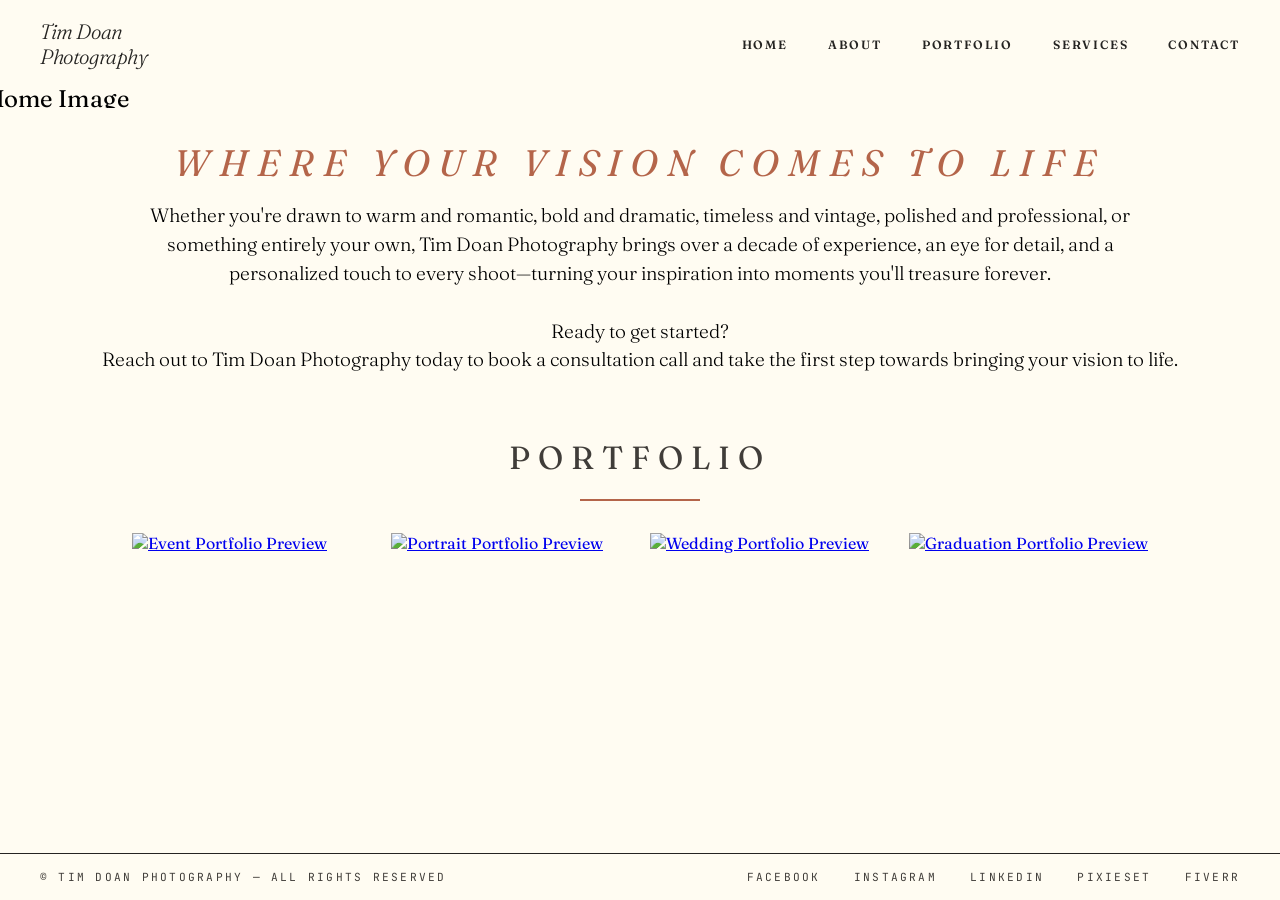
==== index.html @ 289ac183 "home page: blurb and portfolio preview and css for home and about" ====
<!DOCTYPE html>
<html lang="en">
<head>
<link rel="stylesheet" href="style.css">
<title>Tim Doan Photography - Home</title>
<meta charset="UTF-8">
<meta name="viewport" content="width=device-width, initial-scale=1">
<link rel="preconnect" href="https://fonts.googleapis.com">
<link rel="preconnect" href="https://fonts.gstatic.com" crossorigin>
<link href="https://fonts.googleapis.com/css2?family=Fraunces:ital,opsz,wght@0,9..144,300;0,9..144,400;0,9..144,600;1,9..144,300;1,9..144,400&family=JetBrains+Mono:wght@300;400&display=swap" rel="stylesheet"></head>
<body>

<nav>
    <div class="name">Tim Doan<br>Photography</div>
    <ul>
        <li><a href="index.html">Home</a></li>
        <li><a href="about.html">About</a></li>
        <li><a href="portfolio.html">Portfolio</a></li>
        <li><a href="services.html">Services</a></li>
        <li><a href="contact.html">Contact</a></li>
    </ul>
</nav>

<div class="home-img">
    <img src="images/CoverPhoto.jpg" alt="Home Image">
</div>

<section class="home-section">
    <div class="home-blurb">
        <h1><em>Where Your Vision Comes to Life</em></h1>
        <p>Whether you're drawn to warm and romantic, bold and dramatic, timeless and vintage, polished and professional, or <br>something entirely your own, Tim Doan Photography brings over a decade of experience, an eye for detail, and a <br>personalized touch to every shoot—turning your inspiration into moments you'll treasure forever. <br><br>
        Ready to get started? <br>Reach out to Tim Doan Photography today to book a consultation call and take the first step towards bringing your vision to life.</p>
    </div>
</section>

<h1 class="home-portfolio-heading">Portfolio</h1>
<div class="heading-divider"></div>

<section class="portfolio-preview">
    <a href="portfolio.html?category=events" class="preview-grid">
        <img src="images//thumbnails/EventPortfolio.jpg" alt="Event Portfolio Preview">
        <div class="overlay">Events</div>
    </a>

    <a href="portfolio.html?category=portraits" class="preview-grid">
        <img src="images//thumbnails/PortraitPortfolio.jpg" alt="Portrait Portfolio Preview">
        <div class="overlay">Portraits</div>
    </a>

    <a href="portfolio.html?category=weddings" class="preview-grid">
        <img src="images//thumbnails/WeddingPortfolio.jpg" alt="Wedding Portfolio Preview">
        <div class="overlay">Weddings</div>
    </a>

    <a href="portfolio.html?category=graduation" class="preview-grid">
        <img src="images//thumbnails/GradPortfolio.jpg" alt="Graduation Portfolio Preview">
        <div class="overlay">Graduations</div>
    </a>
</section>

<section class="site-footer">
    <footer>
        <div>© Tim Doan Photography — All Rights Reserved</div>
        <div class = "socials">
            <a href = "https://www.facebook.com/profile.php?id=61579268761219" target="_blank" rel="noopener noreferrer">Facebook</a>
            <a href = "https://www.instagram.com/timdoan.jpg/" target="_blank" rel="noopener noreferrer">Instagram</a>
            <a href = "https://www.linkedin.com/in/tim-doan-" target="_blank" rel="noopener noreferrer">LinkedIn</a>
            <a href = "https://timdoan.pixieset.com" target="_blank" rel="noopener noreferrer">Pixieset</a>
            <a href = "https://www.fiverr.com/s/xXvwPja" target="_blank" rel="noopener noreferrer">Fiverr</a>
        </div>
    </footer>
</section>

</body>
</html>
---- style.css ----
/* root variables for color */
:root {
    --primary: #fffcf2;
    --line: #252422;
    --muted: #403d39;
    --rust: #b4654a;
    --light: #ccc5b9;
}

/* general body style */
body {
    font-family: 'Fraunces', serif;
    background-color: #fffcf2;
    margin: 0;
    padding: 0;
    min-height: 100vh;
    display: flex;
    flex-direction: column;
}

/* nav bar style */
nav {
    font-family: 'Fraunces', serif;
    position: sticky; /* makes the nav bar stick to its position within the viewport */
    top: 0; /* sticks the nav bar to the top of the viewport */
    z-index: 100; /* ensures nav bar stays on top of other content */
    padding: 1.2rem 2.5rem; /* adds space inside the nav bar around its content */
    display: flex; /* enables flexbox layout for the nav bar content */
    justify-content: space-between; /* aligns the nav bar content with space between items */
    align-items: center; /* vertically centers the nav bar content */
    color: var(--line); 
    background-color: var(--primary);
}

nav .name { /* style for 'tim doan photography' text in the nav bar */
    font-size: 1.3rem;
    font-weight: 300;
    font-style: italic;
    letter-spacing: -0.02em;    
}

nav ul { /* style for the unordered list of links in the nav bar */
    font-size: 0.75rem;
    font-weight: 600;
    list-style: none; /* removes default bullet points from the list */
    display: flex; /* enables flexbox layout for the list items */
    gap: 2.5rem; /* adds space between the list items */
    text-transform: uppercase; /* transforms the text to uppercase letters */
    letter-spacing: 0.15em;
}

nav a {
    text-decoration: none; /* removes the underline from the link */
    position: relative;
    padding-bottom: 2px; /* adds space below the link text for the underline effect */
    color: inherit; /* ensures the link inherits the color from its parent element */
}

nav a::after {
    content: ""; /* creates an empty pseudo-element for the underline effect */
    position: absolute; /* positions the pseudo-element absolutely relative to the link */
    left: 0; bottom: 0; /* positions the pseudo-element at the bottom left of the link */
    width: 0; height: 1px; /* initially sets the width to 0 for the underline effect and height to 1px */
    background: currentColor; 
    transition: width 0.4s ease; /* animates the width change smoothly over 0.4 seconds */
}

nav a:hover::after { 
    width: 100%; /* expands the underline to full width of the link on hover */
}

/* footer style */
.site-footer {
    position: sticky; /* makes the nav bar stick to its position within the viewport */
    bottom: 0; /* sticks the nav bar to the top of the viewport */
    z-index: 100; /* ensures nav bar stays on top of other content */
    margin-top: auto; /* pushes the footer to the bottom of the page */
}

.site-footer footer { /* style for the footer element within the site-footer */
    font-family: 'JetBrains Mono', monospace;
    font-size: 0.7rem;
    padding: 1rem 2.5rem; /* adds padding inside the footer for spacing */
    display: flex; 
    border-top: 1px solid var(--line); /* adds a top border to the footer */
    justify-content: space-between; /* spaces out the footer content evenly */
    text-transform: uppercase; 
    letter-spacing: 0.2em;
    color: var(--muted);
    background-color: var(--primary);
}

.site-footer .socials a {
    text-decoration: none; /* removes the underline from the social link */
    margin-left: 1.5rem; /* adds space to the left of each social link */
    transition: color 0.3s; /* smoothly transitions the color change over 0.3 seconds */
    color: inherit; /* ensures the link inherits the color from its parent element */
}
  
.site-footer .socials a:hover {
    color: var(--rust);  /* changes the color of the social link to rust on hover */
}

/* home page style */

.home-img {
    width: 100%; /* sets the width of the home image container to the full viewport width */
    overflow: hidden; /* ensures any overflow content is hidden */
}

.home-img img {
    width: 100%; /* makes the image take the full width of the container */
    height: 51.5vh; /* maintains the aspect ratio of the image */
    object-fit: cover; /* ensures the image covers the container without distortion */
    object-position: center 58%;
    transform: scale(1.50); /* slightly scales up the image for a subtle zoom effect */
    transform-origin: 70% center;
}

.home-section .home-blurb h1 {
    font-size: 2.3rem;
    text-align: center;
    font-weight: 400;
    font-style: italic;
    letter-spacing: 0.25em;   
    text-transform: uppercase; /* transforms the text to uppercase letters */
    margin: 0 auto; /* centers the home blurb horizontally */
    padding-top: 2rem; /* adds padding around the home blurb for spacing */
    color: var(--rust); /* sets the text color for the home blurb heading */
}

.home-section .home-blurb p {
    font-size: 1.2rem;
    text-align: center ;
    font-weight: 300; /* sets the font weight to a lighter style for the paragraph */
    line-height: 1.5;
    margin: 1rem 0 0 0; /* adds margin to the top of the paragraph for spacing */
    padding-bottom: 1.5rem; /* adds padding to the bottom of the paragraph for spacing */
}

.home-portfolio-heading {
    text-align: center;
    font-size: 2rem;
    font-weight: 400;
    letter-spacing: 0.25em;
    text-transform: uppercase;
    margin-top: 40px;
    color: var(--muted); /* sets the text color for the home portfolio heading */
}

.heading-divider {
    width: 120px;
    height: 2px;
    margin: 0 auto;
    background: var(--rust);
}

.portfolio-preview {
    display: grid;
    grid-template-columns: repeat(4, 1fr); /* creates a grid with 2 equal columns */
    gap: 20px; /* adds space between the grid items */
    margin: 0 auto; /* centers the portfolio preview section horizontally */
    padding: 2rem; /* adds padding around the portfolio preview section for spacing */
}

.preview-grid {
    position: relative;
    display: block;
    aspect-ratio: 4 / 3; /* sets the aspect ratio of the preview grid items to 4:3 */
    overflow: hidden; /* ensures any overflow content within the preview grid item is hidden */
}

.preview-grid img {
    width: 100%;
    height: 100%;
    object-fit: cover; /* ensures the image covers the container without distortion */
}

.overlay {
    position: absolute; /* positions the overlay absolutely within the preview grid item */
    inset: 0;
    display: flex;
    align-items: center;
    justify-content: center; /* centers the content horizontally within the overlay */
    background-color: rgba(0, 0, 0, 0); /* adds a semi-transparent background to the overlay */
    color: transparent;
    font-size: 1.5rem;
    text-transform: uppercase; /* transforms the text to uppercase letters */
    letter-spacing: 0.05em;
    transition: background 0.3s ease, color 0.3s ease;
}

.preview-grid:hover .overlay {
    background-color: rgba(0, 0, 0, 0.5); /* changes the background to semi-transparent on hover */
    color: white; /* changes the text color to white on hover */
}

@media (max-width: 600px) {
    .preview-grid {
        grid-template-columns: 1fr; /* changes the grid to a single column on small screens */
    }
}

/* about section style */
.about h2 {
    font-size: 2.5rem;
    font-weight: normal;
    margin-top: 0;
}   

.about {
    font-size: 1.2rem;
    text-align: justify; 
    text-decoration: none;
    padding: 3rem; /* adds padding around the about section for spacing */
    display: block; /* sets the about section to block display */
    color: var(--line);
}

.about-layout {
    display: grid;
    grid-template-columns: minmax(0, 1.2fr) minmax(260px, 0.8fr);
    gap: 2.5rem;
    align-items: start;
}

.about-text {
    max-width: 50rem;
    line-height: 1.7;
}

.about em {
    color: var(--rust);
}

.credits {
    font-family: 'JetBrains Mono', monospace;
    font-size: 0.75rem;
    margin-top: 2rem;
    padding-top: 2rem;
    border-top: 1px solid var(--line); /* adds a top border to the credits section */
    display: grid;
    grid-template-columns: 1fr 2fr; /* sets the grid to have two columns with a 1:2 ratio */
    gap: 1rem; /* adds a gap between the grid columns */
    text-transform: uppercase; 
    letter-spacing: 0.15em;
    color: var(--muted);
}

.credits div span {
    display: block; /* ensures each span within the credits div is displayed as a block element */
}

.tim-headshot {
    align-self: start;
}

.tim-headshot img {
    max-width: 100%;
    display: block;
    height: auto;
}

@media (max-width: 900px) {
    .about-layout {
        grid-template-columns: 1fr;
        gap: 1.5rem;
    }

    .tim-headshot img {
        max-width: 320px;
        margin: 0;
    }
}
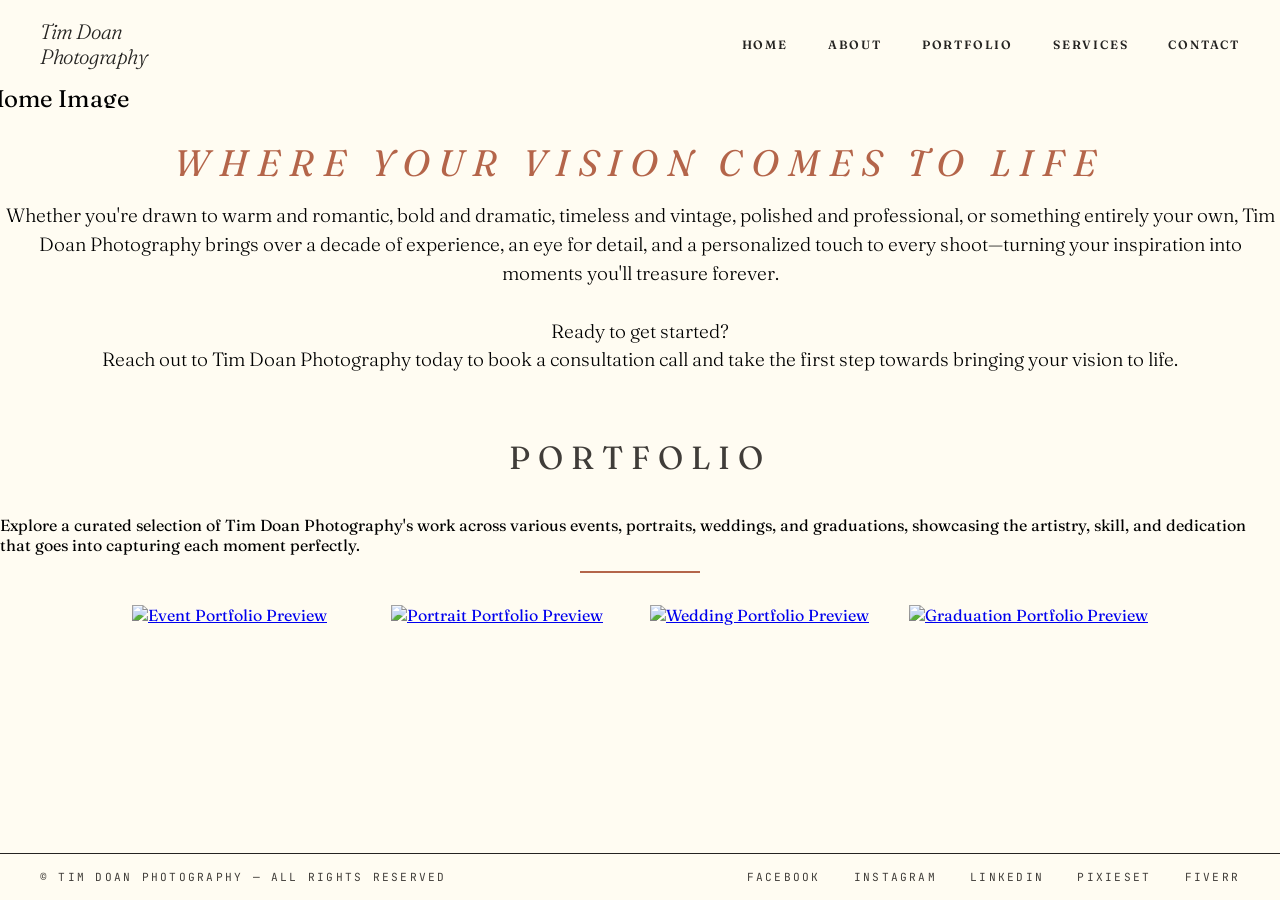
==== commit 191171ef: "portfolio blurb and formatting" ====
--- a/index.html
+++ b/index.html
@@ -28,12 +28,13 @@
 <section class="home-section">
     <div class="home-blurb">
         <h1><em>Where Your Vision Comes to Life</em></h1>
-        <p>Whether you're drawn to warm and romantic, bold and dramatic, timeless and vintage, polished and professional, or <br>something entirely your own, Tim Doan Photography brings over a decade of experience, an eye for detail, and a <br>personalized touch to every shoot—turning your inspiration into moments you'll treasure forever. <br><br>
-        Ready to get started? <br>Reach out to Tim Doan Photography today to book a consultation call and take the first step towards bringing your vision to life.</p>
+        <p>Whether you're drawn to warm and romantic, bold and dramatic, timeless and vintage, polished and professional, or something entirely your own, Tim Doan Photography brings over a decade of experience, an eye for detail, and a personalized touch to every shoot—turning your inspiration into moments you'll treasure forever.<br><br>
+        Ready to get started?<br>Reach out to Tim Doan Photography today to book a consultation call and take the first step towards bringing your vision to life.</p>
     </div>
 </section>
 
 <h1 class="home-portfolio-heading">Portfolio</h1>
+<p class="home-portfolio-blurb">Explore a curated selection of Tim Doan Photography's work across various events, portraits, weddings, and graduations, showcasing the artistry, skill, and dedication that goes into capturing each moment perfectly.</p>
 <div class="heading-divider"></div>
 
 <section class="portfolio-preview">
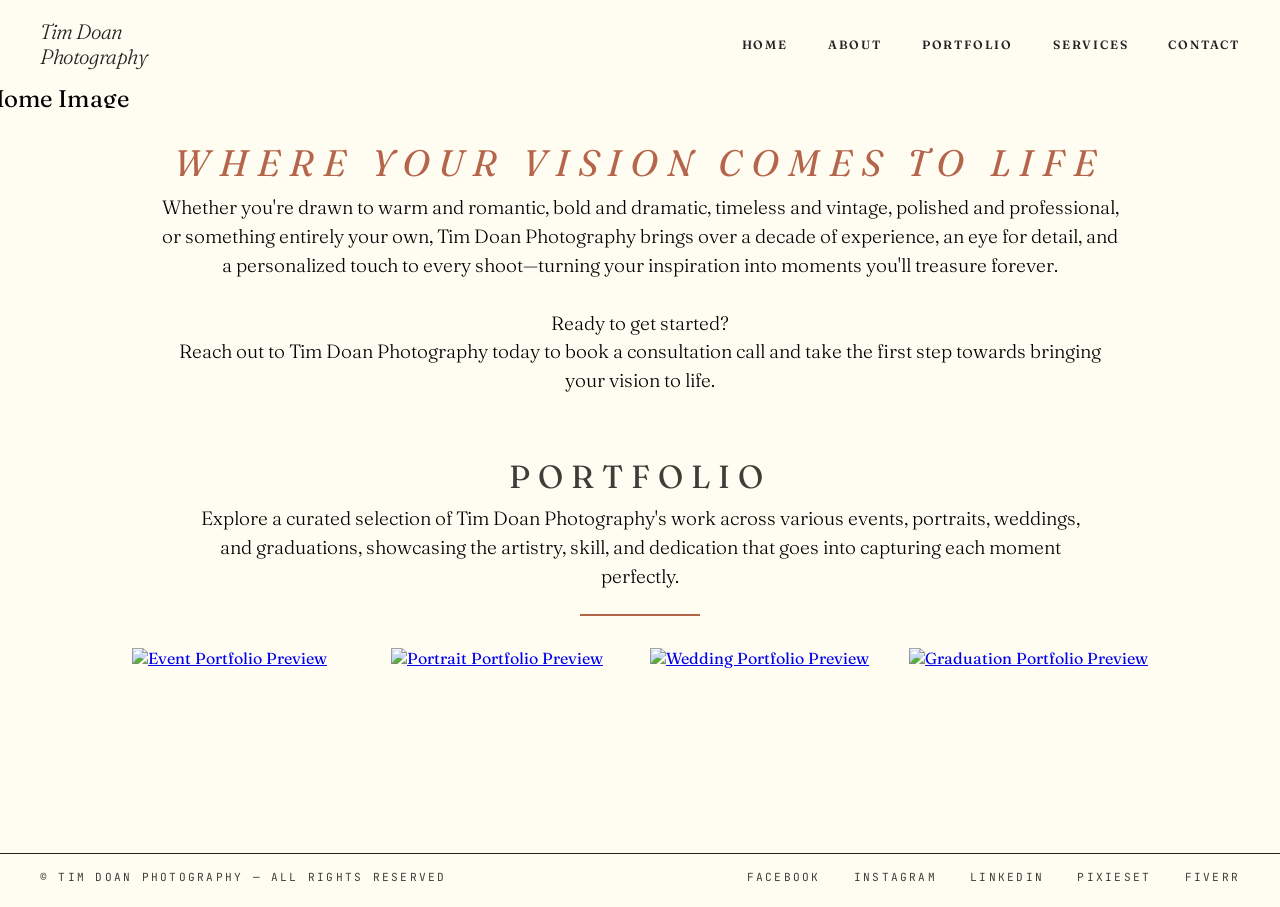
==== commit e29efef3: "line" ====
--- a/index.html
+++ b/index.html
@@ -7,7 +7,8 @@
 <meta name="viewport" content="width=device-width, initial-scale=1">
 <link rel="preconnect" href="https://fonts.googleapis.com">
 <link rel="preconnect" href="https://fonts.gstatic.com" crossorigin>
-<link href="https://fonts.googleapis.com/css2?family=Fraunces:ital,opsz,wght@0,9..144,300;0,9..144,400;0,9..144,600;1,9..144,300;1,9..144,400&family=JetBrains+Mono:wght@300;400&display=swap" rel="stylesheet"></head>
+<link href="https://fonts.googleapis.com/css2?family=Fraunces:ital,opsz,wght@0,9..144,300;0,9..144,400;0,9..144,600;1,9..144,300;1,9..144,400&family=JetBrains+Mono:wght@300;400&display=swap" rel="stylesheet">
+</head>
 <body>
 
 <nav>
--- a/style.css
+++ b/style.css
@@ -130,11 +130,12 @@
 }
 
 .home-section .home-blurb p {
+    max-width: 75%;
     font-size: 1.2rem;
     text-align: center ;
     font-weight: 300; /* sets the font weight to a lighter style for the paragraph */
     line-height: 1.5;
-    margin: 1rem 0 0 0; /* adds margin to the top of the paragraph for spacing */
+    margin: 0.5rem auto; /* adds margin to the top of the paragraph for spacing */
     padding-bottom: 1.5rem; /* adds padding to the bottom of the paragraph for spacing */
 }
 
@@ -144,8 +145,19 @@
     font-weight: 400;
     letter-spacing: 0.25em;
     text-transform: uppercase;
-    margin-top: 40px;
+    margin-top: 30px;
+    margin-bottom: .5rem; /* adds margin to the bottom of the home portfolio heading for spacing */
     color: var(--muted); /* sets the text color for the home portfolio heading */
+}
+
+.home-portfolio-blurb {
+    max-width: 70%;
+    font-size: 1.2rem;
+    text-align: center;
+    font-weight: 300; /* sets the font weight to a lighter style for the paragraph */
+    line-height: 1.5;
+    margin: 0 auto;
+    padding-bottom: 1.5rem; /* adds padding to the bottom of the paragraph for spacing */
 }
 
 .heading-divider {
@@ -273,3 +285,407 @@
     }
 }
 
+/* services style */
+.services {
+    font-size: 18px;
+    text-align: left;
+    text-align: justify;
+    text-decoration: none;
+    display: block;
+    padding: 2.5rem;
+    color: var(--inline);
+}
+
+.services-intro {
+    max-width: 44rem;
+    margin-bottom: 2.5rem;
+}
+
+.services-intro .mono {
+    font-size: 0.75rem;
+    letter-spacing: 0.25rem;
+    text-transform: uppercase;
+    color: var(--rust);
+}
+
+.services-intro h1 {
+    font-size: clamp(2.8rem, 7vw, 5rem);
+    font-weight: 300;
+    line-height: 0.95;
+    letter-spacing: -0.03em;
+    margin: 0.35rem 0 0.85rem;
+    color: var(--inline);
+}
+
+.section-title {
+    font-size: clamp(2rem, 4vw, 3rem);
+    font-weight: 300;
+    letter-spacing: -0.02em;
+    margin: 0 0 1.25rem;
+    display: flex;
+    align-items: baseline;
+    gap: 1rem;
+    position: relative;
+    color: var(--inline);
+}
+
+.section-title::after {
+    content: "";
+    height: 1px;
+    flex: 1;
+    background: linear-gradient(to right, rgba(37, 36, 34, 0.3), rgba(37, 36, 34, 0.05));
+}
+
+.section-title.events {
+    margin-top: 3rem;
+}
+
+.section-title .mono{
+    font-size: 0.68rem;
+    letter-spacing: 0.23em;
+    text-transform: uppercase;
+    white-space: nowrap;
+    color: var(--rust);
+}
+
+.packages {
+    display: grid;
+    grid-template-columns: repeat(3, 1fr);
+    gap: 2rem;
+}
+
+@media (max-width: 1000px) {
+    .packages {
+        grid-template-columns: repeat(2, 1fr);
+    }
+}
+
+@media (max-width: 700px) {
+    .services {
+        padding: 1.5rem;
+    }
+
+    .services.intro {
+        margin-bottom: 2rem;
+    }
+
+    .section-title {
+        flex-direction: column;
+        align-items: flex-start;
+        gap: 0.5rem;
+    }
+
+    .section-title::after {
+        width: 100%;
+        flex: none;
+    }
+
+    .section-title.events {
+        margin-top: 2.25rem;
+    }
+
+    .packages {
+        grid-template-columns: 1fr;
+    }
+}
+
+.pkg {
+    border: 1px solid var(--inline);
+    padding: 2.5rem 2rem;
+    display: flex;
+    flex-direction: column;
+    transition: background 0.4s ease, transform 0.4s ease;
+    position: relative;
+    text-align: left;
+}
+
+.pkg:hover {
+    background: var(--light);
+    transform: translateY(-4px);
+}
+
+.pkg h3 {
+    font-size: 2.5rem;
+    font-weight: 300;
+    font-style: italic;
+    letter-spacing: 1;
+    line-height: 1;
+    margin: 1rem 0 0.5rem;
+    color: var(--inline);
+}
+
+.pkg .price {
+    font-size: 3rem;
+    font-weight: 300;
+    letter-spacing: -0.04em;
+    line-height: 1;
+    margin-top: 1.5rem;
+    color: var(--inline);
+}
+
+.pkg .price small {
+    font-size: 1.2rem;
+    font-style: italic;
+    font-weight: 300;
+    color: var(--inline);
+}
+
+.pkg hr {
+    border: 0;
+    height: 1px;
+    background: var(--inline);
+    opacity: 0.2;
+    margin: 2rem 0;
+}
+
+.pkg dl {
+    display: flex;
+    flex-direction: column;
+    gap: 1rem;
+    flex-grow: 1;
+    margin: 0;
+}
+
+.pkg dl > div {
+    display: flex;
+    justify-content: space-between;
+    align-items: baseline;
+    gap: 1rem;
+}
+
+.pkg dt {
+    margin: 0;
+}
+
+.pkg dd {
+    font-size: 1rem;
+    font-style: italic;
+    text-align: right;
+    margin: 0;
+    color: var(--inline);
+}
+
+.pkg dd strong {
+    font-weight: 500;
+}
+
+.pkg > footer {
+    margin-top: 2rem;
+    padding: 1.5rem 0 0;
+    justify-content: flex-start;
+    border-top: 1px solid var(--inline);
+    border-top-color: rgba(37, 36, 34, 0.2);
+    position: static;
+    background: none;
+    color: var(--muted);
+}
+
+.pkg.featured {
+    background: var(--line);
+    color: var(--primary);
+    border-color: var(--line);
+}
+
+.pkg.featured h3,
+.pkg.featured .price,
+.pkg.featured dd { color: var(--primary); }
+.pkg.featured .mono { color: rgba(255, 252, 242, 0.6); }
+.pkg.featured .price small { color: rgba(255, 252, 242, 0.6); }
+.pkg.featured hr { background: var(--primary); opacity: 0.2; }
+.pkg.featured > footer {
+    border-top-color: rgba(255, 252, 242, 0.2);
+    color: rgba(255, 252, 242, 0.6);
+}
+.pkg.featured:hover { background: var(--line); }
+ 
+
+.pkg .ribbon {
+    font-family: 'Fraunces', serif;
+    font-size: 0.6rem;
+    font-weight: 600;
+    letter-spacing: 0.2em;
+    text-transform: uppercase;
+    position: absolute;
+    top: -10px;
+    right: 1.5rem;
+    padding: 0.4rem 0.75rem;
+    background: var(--rust);
+    color: var(--primary);
+}
+
+/* contact style */
+.contact {
+    display: block;
+    text-align: center;
+}
+
+.contact h1 {
+    font-size: 2.5rem;
+    font-weight: 300;
+    margin-top: 0;
+    color: var(--inline);
+}
+
+.contact-layout {
+    display: grid;
+    grid-template-columns: 1fr 1.3fr;
+    gap: 3rem;
+    align-items: start;
+    margin-top: 2rem;  
+}
+
+.contact-image {
+    width: 100%;
+}
+
+.contact-image img {
+    width: 100%;
+    max-width: 78%;
+    height: auto;
+    margin: 0 auto;
+    object-fit: cover;
+    display: block;
+}
+
+.contact-right h1 {
+    font-size: clamp(2.5rem, 5vw, 4rem);
+    font-weight: 300;
+    line-height: 1;
+    letter-spacing: -0.03em;
+    margin: 0 0 2rem;
+    color: var(--inline);
+}
+
+.contact-right h1 em {
+    color: var(--rust);
+}
+
+.contact-right {
+    align-self: center;
+}
+
+.contact-box {
+    border: 1px solid var(--inline);
+    padding: 2.5rem;
+    display: grid;
+    grid-template-columns: 1.5fr 1fr;
+    gap: 2.5rem;
+    align-items: start;
+}
+
+.contact-fields {
+    display: flex;
+    flex-direction: column;
+    gap: 1.5rem;
+}
+
+.field {
+    display: flex;
+    flex-direction: column;
+    gap: 0.4rem;
+}
+
+.field label {
+    font-family: 'Fraunces', serif;
+    font-size: 0.95rem;
+    font-weight: 400;
+    color: var(--inline);
+}
+
+.field input {
+    font-family: 'Fraunces', serif;
+    font-size: 1rem;
+    border: none;
+    border-bottom: 1px solid var(--line);
+    padding: 0.5rem 0;
+    width: 100%;
+    transition: border-color 0.3s ease;
+    background: transparent;
+    color: var(--line);
+}
+
+.field input:focus {
+    outline: none;
+    border-bottom-color: var(--inline);
+}
+
+.button {
+    font-family: 'Fraunces', serif;
+    font-size: 1.15rem;
+    font-style: italic;
+    font-weight: 400;
+    border: none;
+    padding: 0.25rem 0;
+    margin-top: 1rem;
+    cursor: pointer;
+    position: relative;
+    transition: color 0.4s ease;
+    background: none;
+    color: var(--inline);
+}
+
+.button::after {
+    content: '';
+    position: absolute;
+    left: 0;
+    right: 0;
+    bottom: 0;
+    height: 1px;
+    background: var(--inline);
+    transition: background 0.4s ease;
+}
+
+.button .arrow {
+    display: inline-block;
+    margin-left: 0.4rem;
+    transition: transform 0.4s ease;
+}
+
+.button:hover {
+    color: var(--rust);
+}
+
+.button:hover::after {
+    background: var(--rust);
+}
+
+.button:hover .arrow {
+    transform: translateX(6px);
+}
+
+.contact-box .button {
+    align-self: flex-start;
+    margin-top: 0.5rem;
+}
+
+.contact-info {
+    display: flex;
+    flex-direction: column;
+    gap: 2rem;
+    padding-left: 1.5rem;
+    border-left: 1px solid rgba(37, 36, 34, 0.15);
+}
+
+.info-block h3 {
+    font-family: 'Fraunces', serif;
+    font-size: 1.1rem;
+    font-weight: 600;
+    margin: 1rem 0;
+    color: var(--line);
+}
+
+.info-block p {
+    font-size: 0.95rem;
+    line-height: 1.5;
+    color: var(--muted);
+    margin: 0;
+}
+
+@media (max-width: 900px) {
+    .contact-layout { grid-template-columns: 1fr; gap: 2rem; }
+}
+
+@media (max-width: 600px) {
+    .contact-box { grid-template-columns: 1fr; padding: 1.5rem; gap: 2rem; }
+    .contact-info { padding-left: 0; border-left: none; border-top: 1px solid rgba(37, 36, 34, 0.15); padding-top: 1.5rem; }
+}
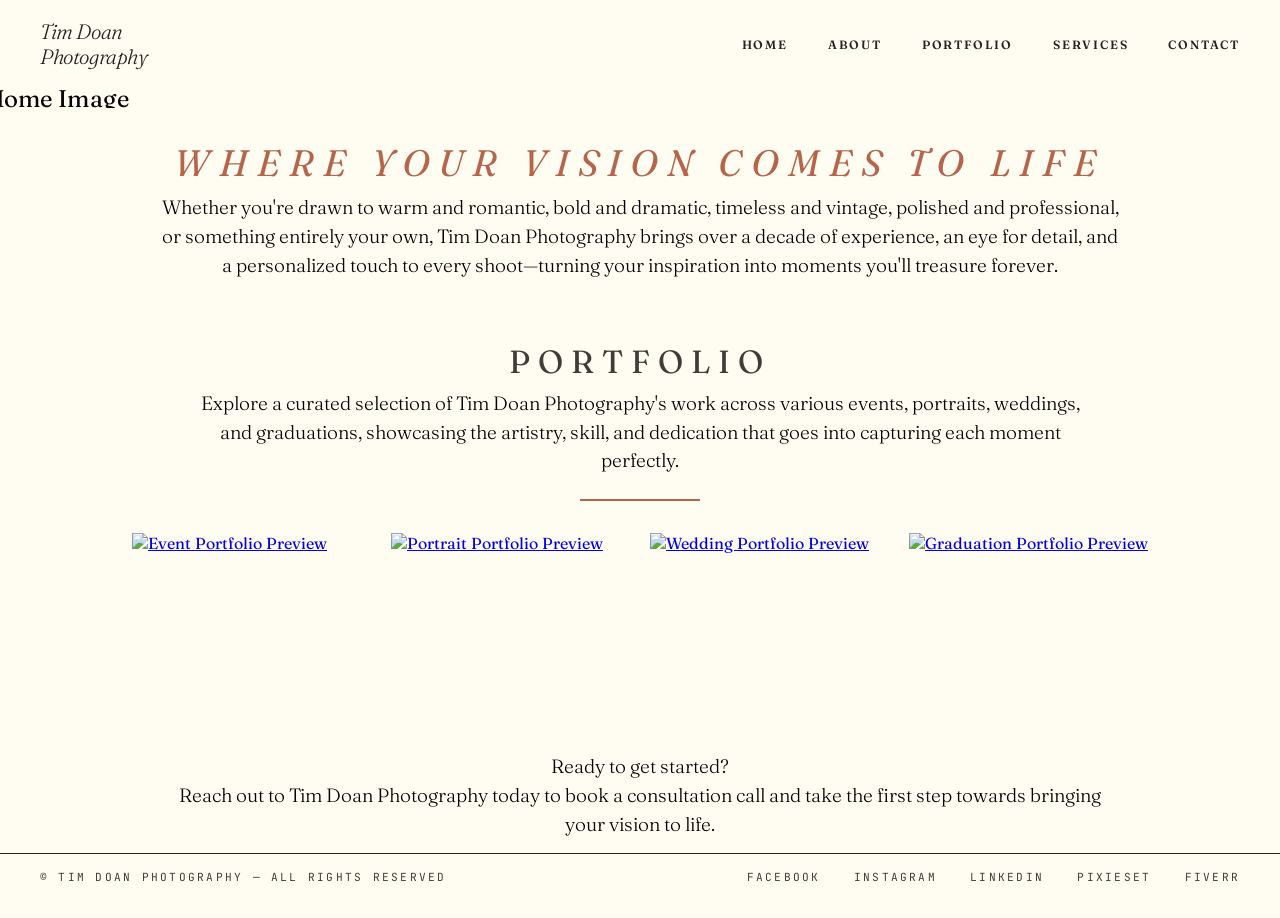
==== commit 859406ee: "changed layout" ====
--- a/index.html
+++ b/index.html
@@ -29,8 +29,7 @@
 <section class="home-section">
     <div class="home-blurb">
         <h1><em>Where Your Vision Comes to Life</em></h1>
-        <p>Whether you're drawn to warm and romantic, bold and dramatic, timeless and vintage, polished and professional, or something entirely your own, Tim Doan Photography brings over a decade of experience, an eye for detail, and a personalized touch to every shoot—turning your inspiration into moments you'll treasure forever.<br><br>
-        Ready to get started?<br>Reach out to Tim Doan Photography today to book a consultation call and take the first step towards bringing your vision to life.</p>
+        <p>Whether you're drawn to warm and romantic, bold and dramatic, timeless and vintage, polished and professional, or something entirely your own, Tim Doan Photography brings over a decade of experience, an eye for detail, and a personalized touch to every shoot—turning your inspiration into moments you'll treasure forever.</p>
     </div>
 </section>
 
@@ -60,6 +59,13 @@
     </a>
 </section>
 
+<section class="home-section">
+    <div class="home-blurb">
+        <p>Ready to get started?<br>Reach out to Tim Doan Photography today to book a consultation call and take the first step towards bringing your vision to life.</p>
+    </div>
+</section>
+
+
 <section class="site-footer">
     <footer>
         <div>© Tim Doan Photography — All Rights Reserved</div>
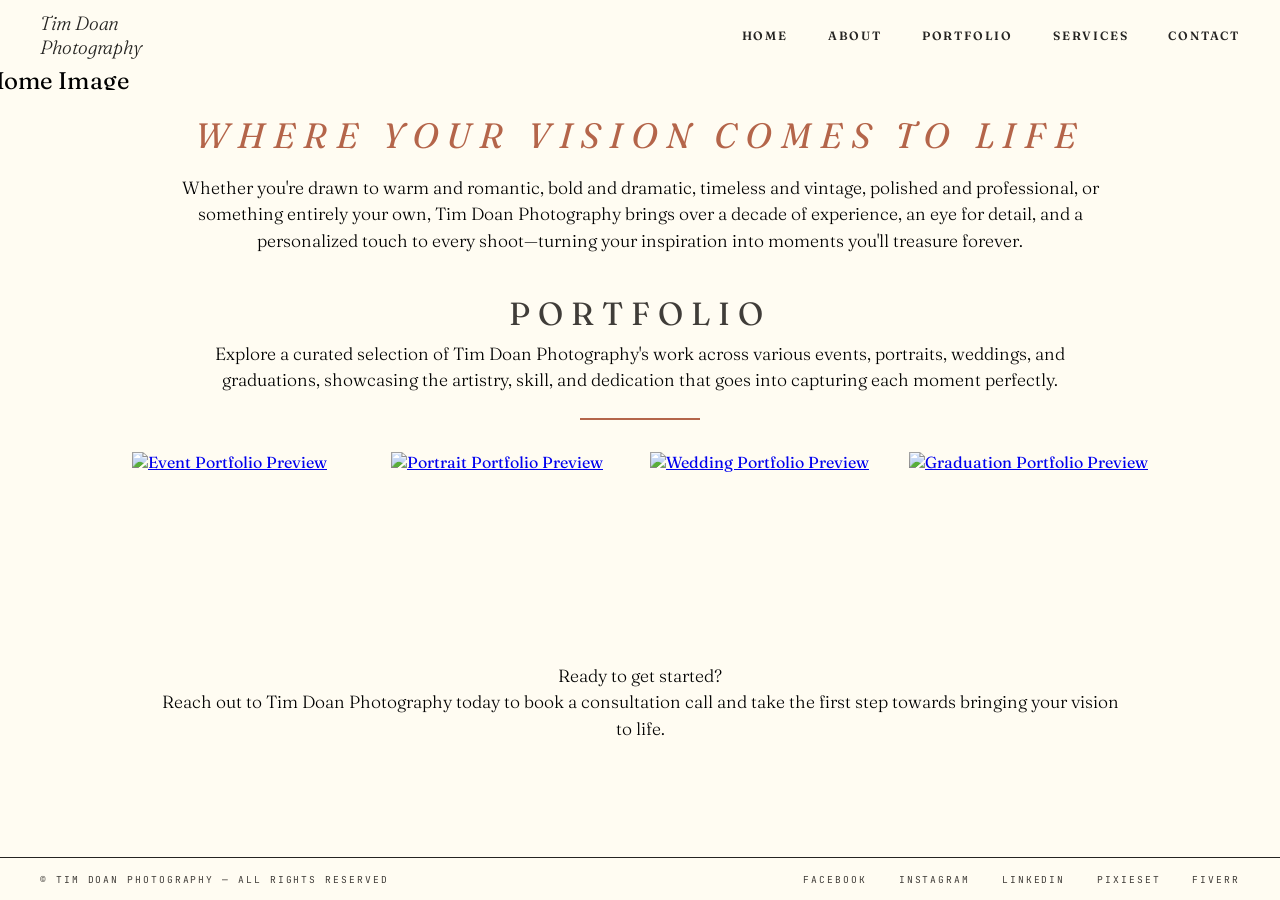
==== commit e420a8c4: "added scroll" ====
--- a/index.html
+++ b/index.html
@@ -33,11 +33,16 @@
     </div>
 </section>
 
-<h1 class="home-portfolio-heading">Portfolio</h1>
-<p class="home-portfolio-blurb">Explore a curated selection of Tim Doan Photography's work across various events, portraits, weddings, and graduations, showcasing the artistry, skill, and dedication that goes into capturing each moment perfectly.</p>
-<div class="heading-divider"></div>
+<div class="scroll-indicator">
+    <span>Swipe Up</span>
+    <div class="scroll-arrow">↓</div>
+</div>
 
-<section class="portfolio-preview">
+<h1 class="home-portfolio-heading reveal-on-scroll">Portfolio</h1>
+<p class="home-portfolio-blurb reveal-on-scroll">Explore a curated selection of Tim Doan Photography's work across various events, portraits, weddings, and graduations, showcasing the artistry, skill, and dedication that goes into capturing each moment perfectly.</p>
+<div class="heading-divider reveal-on-scroll"></div>
+
+<section class="portfolio-preview reveal-on-scroll">
     <a href="portfolio.html?category=events" class="preview-grid">
         <img src="images//thumbnails/EventPortfolio.jpg" alt="Event Portfolio Preview">
         <div class="overlay">Events</div>
@@ -59,8 +64,8 @@
     </a>
 </section>
 
-<section class="home-section">
-    <div class="home-blurb">
+<section class="home-section reveal-on-scroll">
+    <div class="home-blurb-end reveal-on-scroll">
         <p>Ready to get started?<br>Reach out to Tim Doan Photography today to book a consultation call and take the first step towards bringing your vision to life.</p>
     </div>
 </section>
@@ -79,5 +84,31 @@
     </footer>
 </section>
 
+<script>
+  const revealEls = document.querySelectorAll('.reveal-on-scroll');
+
+  const observer = new IntersectionObserver((entries) => {
+    entries.forEach(entry => {
+      if (entry.isIntersecting) {
+        entry.target.classList.add('visible');
+      }
+    });
+  }, { threshold: 0.40 });
+
+  revealEls.forEach(el => observer.observe(el));
+
+    const scrollIndicator = document.querySelector('.scroll-indicator');
+
+    const indicatorObserver = new IntersectionObserver((entries) => {
+    entries.forEach(entry => {
+        if (entry.isIntersecting) {
+        scrollIndicator.classList.add('hidden');
+        }
+    });
+    }, { threshold: 0.1 });
+
+    indicatorObserver.observe(document.querySelector('.portfolio-preview'));
+</script>
+
 </body>
 </html>
--- a/style.css
+++ b/style.css
@@ -24,7 +24,7 @@
     position: sticky; /* makes the nav bar stick to its position within the viewport */
     top: 0; /* sticks the nav bar to the top of the viewport */
     z-index: 100; /* ensures nav bar stays on top of other content */
-    padding: 1.2rem 2.5rem; /* adds space inside the nav bar around its content */
+    padding: 0.7rem 2.5rem; /* adds space inside the nav bar around its content */
     display: flex; /* enables flexbox layout for the nav bar content */
     justify-content: space-between; /* aligns the nav bar content with space between items */
     align-items: center; /* vertically centers the nav bar content */
@@ -33,7 +33,7 @@
 }
 
 nav .name { /* style for 'tim doan photography' text in the nav bar */
-    font-size: 1.3rem;
+    font-size: 1.2rem;
     font-weight: 300;
     font-style: italic;
     letter-spacing: -0.02em;    
@@ -79,8 +79,8 @@
 
 .site-footer footer { /* style for the footer element within the site-footer */
     font-family: 'JetBrains Mono', monospace;
-    font-size: 0.7rem;
-    padding: 1rem 2.5rem; /* adds padding inside the footer for spacing */
+    font-size: 0.6rem;
+    padding: 0.9rem 2.5rem; /* adds padding inside the footer for spacing */
     display: flex; 
     border-top: 1px solid var(--line); /* adds a top border to the footer */
     justify-content: space-between; /* spaces out the footer content evenly */
@@ -110,7 +110,7 @@
 
 .home-img img {
     width: 100%; /* makes the image take the full width of the container */
-    height: 51.5vh; /* maintains the aspect ratio of the image */
+    height: 52vh; /* maintains the aspect ratio of the image */
     object-fit: cover; /* ensures the image covers the container without distortion */
     object-position: center 58%;
     transform: scale(1.50); /* slightly scales up the image for a subtle zoom effect */
@@ -118,25 +118,76 @@
 }
 
 .home-section .home-blurb h1 {
-    font-size: 2.3rem;
+    font-size: 2.2rem;
     text-align: center;
     font-weight: 400;
     font-style: italic;
     letter-spacing: 0.25em;   
     text-transform: uppercase; /* transforms the text to uppercase letters */
     margin: 0 auto; /* centers the home blurb horizontally */
-    padding-top: 2rem; /* adds padding around the home blurb for spacing */
+    padding-top: 1.5rem; /* adds padding around the home blurb for spacing */
+    padding-bottom: 0.5rem; /* adds padding to the bottom of the home blurb heading for spacing */
     color: var(--rust); /* sets the text color for the home blurb heading */
 }
 
 .home-section .home-blurb p {
     max-width: 75%;
-    font-size: 1.2rem;
+    font-size: 1.1rem;
     text-align: center ;
     font-weight: 300; /* sets the font weight to a lighter style for the paragraph */
     line-height: 1.5;
-    margin: 0.5rem auto; /* adds margin to the top of the paragraph for spacing */
-    padding-bottom: 1.5rem; /* adds padding to the bottom of the paragraph for spacing */
+    margin: 0.6rem auto; /* adds margin to the top of the paragraph for spacing */
+}
+
+.scroll-indicator {
+    display: flex;
+    flex-direction: column;
+    align-items: center;
+    gap: 6px;
+    margin: 10px 0 40px;
+    color: #a8613e;
+    font-size: 0.8rem;
+    letter-spacing: 0.15em;
+    text-transform: uppercase;
+    max-height: 60px;
+    transition: opacity 0.5s ease, max-height 0.5s ease, margin 0.5s ease;
+}
+
+.scroll-indicator.hidden {
+    opacity: 0;
+    max-height: 0;
+    margin: 0;
+    pointer-events: none;
+}
+
+.scroll-arrow {
+    font-size: 1.2rem;
+    animation: bounce 1.8s infinite;
+}
+
+.scroll-indicator {
+    transition: opacity 0.5s ease;
+}
+
+@keyframes bounce {
+    0%, 100% {
+        transform: translateY(0);
+    }
+
+    50% {
+        transform: translateY(8px);
+    }
+}
+
+.reveal-on-scroll {
+    opacity: 0;
+    transform: translateY(40px);
+    transition: opacity 0.8s ease, transform 0.8s ease;
+}
+
+.reveal-on-scroll.visible {
+    opacity: 1;
+    transform: translateY(0);
 }
 
 .home-portfolio-heading {
@@ -152,7 +203,7 @@
 
 .home-portfolio-blurb {
     max-width: 70%;
-    font-size: 1.2rem;
+    font-size: 1.1rem;
     text-align: center;
     font-weight: 300; /* sets the font weight to a lighter style for the paragraph */
     line-height: 1.5;
@@ -172,7 +223,16 @@
     grid-template-columns: repeat(4, 1fr); /* creates a grid with 2 equal columns */
     gap: 20px; /* adds space between the grid items */
     margin: 0 auto; /* centers the portfolio preview section horizontally */
-    padding: 2rem; /* adds padding around the portfolio preview section for spacing */
+}
+
+.home-section .home-blurb-end p {
+    max-width: 75%;
+    font-size: 1.1rem;
+    text-align: center ;
+    font-weight: 300; /* sets the font weight to a lighter style for the paragraph */
+    line-height: 1.5;
+    margin: 0 auto; /* adds margin to the top of the paragraph for spacing */
+    padding-bottom: 1.5rem; /* adds padding to the bottom of the paragraph for spacing */
 }
 
 .preview-grid {
@@ -208,20 +268,20 @@
 }
 
 @media (max-width: 600px) {
-    .preview-grid {
+    .portfolio-preview {
         grid-template-columns: 1fr; /* changes the grid to a single column on small screens */
     }
 }
 
 /* about section style */
 .about h2 {
-    font-size: 2.5rem;
+    font-size: 2.2rem;
     font-weight: normal;
     margin-top: 0;
 }   
 
 .about {
-    font-size: 1.2rem;
+    font-size: 1.1rem;
     text-align: justify; 
     text-decoration: none;
     padding: 3rem; /* adds padding around the about section for spacing */
@@ -247,7 +307,7 @@
 
 .credits {
     font-family: 'JetBrains Mono', monospace;
-    font-size: 0.75rem;
+    font-size: 0.6rem;
     margin-top: 2rem;
     padding-top: 2rem;
     border-top: 1px solid var(--line); /* adds a top border to the credits section */
@@ -282,6 +342,81 @@
     .tim-headshot img {
         max-width: 320px;
         margin: 0;
+    }
+}
+
+/* portfolio style */
+.portfolio-heading {
+    text-align: center;
+    font-size: 2rem;
+    font-weight: 400;
+    letter-spacing: 0.25em;
+    text-transform: uppercase;
+    margin-top: 30px;
+    margin-bottom: .5rem; /* adds margin to the bottom of the home portfolio heading for spacing */
+    color: var(--muted); /* sets the text color for the home portfolio heading */
+}
+
+.portfolio-blurb {
+    max-width: 70%;
+    font-size: 1.1rem;
+    text-align: center;
+    font-weight: 300; /* sets the font weight to a lighter style for the paragraph */
+    line-height: 1.5;
+    margin: 0 auto;
+    padding-bottom: 1.5rem; /* adds padding to the bottom of the paragraph for spacing */
+}
+
+.heading-divider {
+    width: 120px;
+    height: 2px;
+    margin: 0 auto;
+    background: var(--rust);
+}
+
+.portfolio-preview {
+    display: grid;
+    grid-template-columns: repeat(4, 1fr); /* creates a grid with 2 equal columns */
+    gap: 20px; /* adds space between the grid items */
+    margin: 0 auto; /* centers the portfolio preview section horizontally */
+    padding: 2rem; /* adds padding around the portfolio preview section for spacing */
+}
+
+.preview-grid {
+    position: relative;
+    display: block;
+    aspect-ratio: 4 / 3; /* sets the aspect ratio of the preview grid items to 4:3 */
+    overflow: hidden; /* ensures any overflow content within the preview grid item is hidden */
+}
+
+.preview-grid img {
+    width: 100%;
+    height: 100%;
+    object-fit: cover; /* ensures the image covers the container without distortion */
+}
+
+.overlay {
+    position: absolute; /* positions the overlay absolutely within the preview grid item */
+    inset: 0;
+    display: flex;
+    align-items: center;
+    justify-content: center; /* centers the content horizontally within the overlay */
+    background-color: rgba(0, 0, 0, 0); /* adds a semi-transparent background to the overlay */
+    color: transparent;
+    font-size: 1.5rem;
+    text-transform: uppercase; /* transforms the text to uppercase letters */
+    letter-spacing: 0.05em;
+    transition: background 0.3s ease, color 0.3s ease;
+}
+
+.preview-grid:hover .overlay {
+    background-color: rgba(0, 0, 0, 0.5); /* changes the background to semi-transparent on hover */
+    color: white; /* changes the text color to white on hover */
+}
+
+@media (max-width: 600px) {
+    .portfolio-preview {
+        grid-template-columns: 1fr; /* changes the grid to a single column on small screens */
     }
 }
 
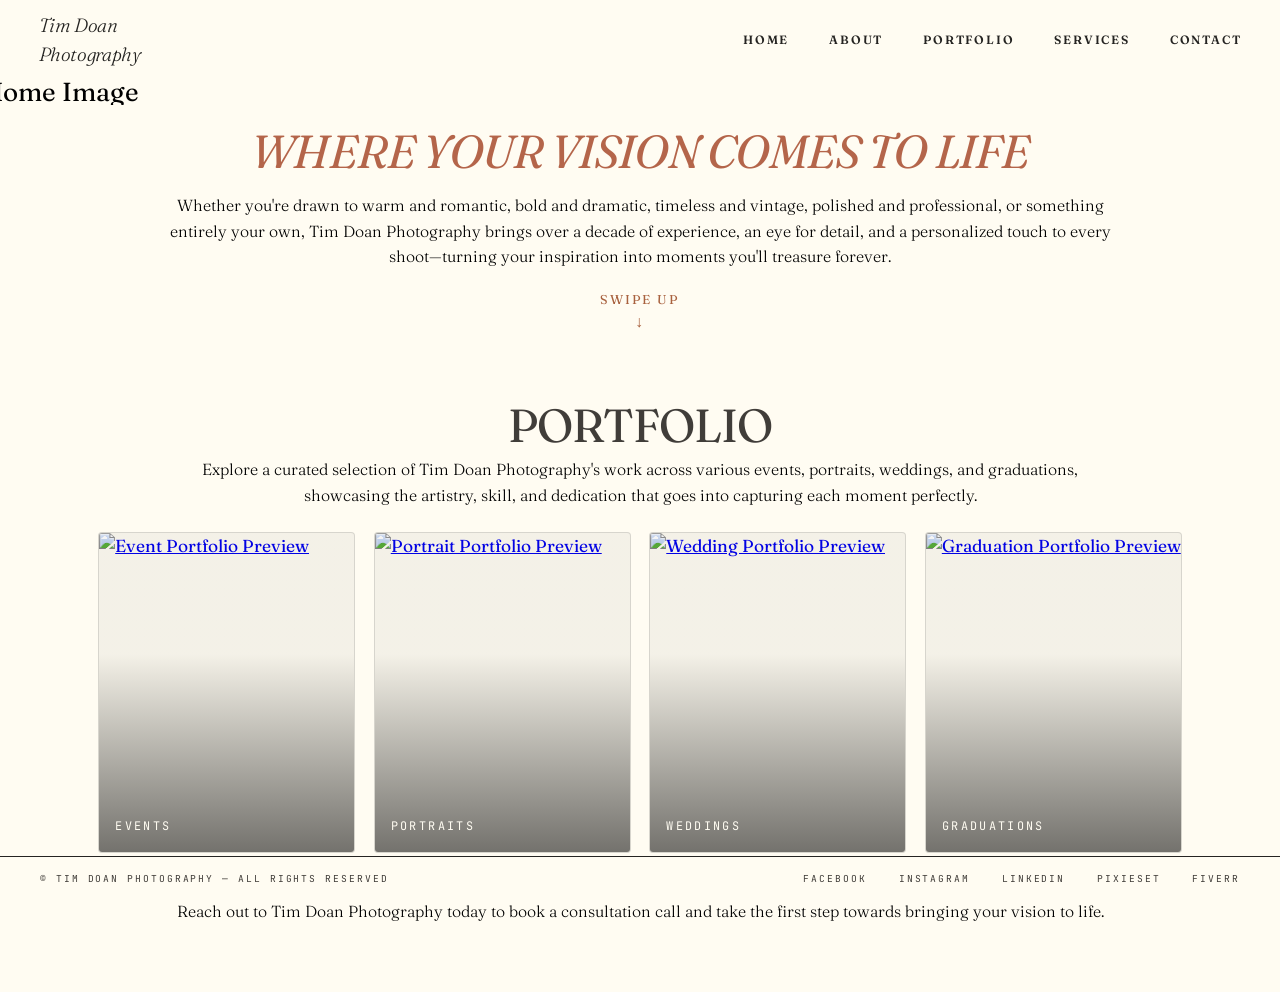
==== commit de69cea4: "maybe fixed display and scroll" ====
--- a/index.html
+++ b/index.html
@@ -99,15 +99,17 @@
 
     const scrollIndicator = document.querySelector('.scroll-indicator');
 
-    const indicatorObserver = new IntersectionObserver((entries) => {
-    entries.forEach(entry => {
-        if (entry.isIntersecting) {
-        scrollIndicator.classList.add('hidden');
+    function updateScrollIndicator() {
+        if (window.scrollY > 40) {
+            scrollIndicator.classList.add('hidden');
+        } else {
+            scrollIndicator.classList.remove('hidden');
         }
-    });
-    }, { threshold: 0.1 });
+    }
 
-    indicatorObserver.observe(document.querySelector('.portfolio-preview'));
+    window.addEventListener('scroll', updateScrollIndicator, { passive: true });
+    updateScrollIndicator();
+
 </script>
 
 </body>
--- a/style.css
+++ b/style.css
@@ -2,6 +2,7 @@
 :root {
     --primary: #fffcf2;
     --line: #252422;
+    --inline: #252422;
     --muted: #403d39;
     --rust: #b4654a;
     --light: #ccc5b9;
@@ -24,10 +25,10 @@
     position: sticky; /* makes the nav bar stick to its position within the viewport */
     top: 0; /* sticks the nav bar to the top of the viewport */
     z-index: 100; /* ensures nav bar stays on top of other content */
-    padding: 0.7rem 2.5rem; /* adds space inside the nav bar around its content */
-    display: flex; /* enables flexbox layout for the nav bar content */
+    padding: clamp(0.64rem, 0.225vw + 0.496rem, 0.766rem) clamp(2.285rem, 0.804vw + 1.771rem, 2.735rem);
+    display: flex;
     justify-content: space-between; /* aligns the nav bar content with space between items */
-    align-items: center; /* vertically centers the nav bar content */
+    align-items: center;
     color: var(--line); 
     background-color: var(--primary);
 }
@@ -43,16 +44,16 @@
     font-size: 0.75rem;
     font-weight: 600;
     list-style: none; /* removes default bullet points from the list */
-    display: flex; /* enables flexbox layout for the list items */
-    gap: 2.5rem; /* adds space between the list items */
-    text-transform: uppercase; /* transforms the text to uppercase letters */
+    display: flex;
+    gap: 2.5rem;
+    text-transform: uppercase;
     letter-spacing: 0.15em;
 }
 
 nav a {
     text-decoration: none; /* removes the underline from the link */
     position: relative;
-    padding-bottom: 2px; /* adds space below the link text for the underline effect */
+    padding-bottom: 2px;
     color: inherit; /* ensures the link inherits the color from its parent element */
 }
 
@@ -66,7 +67,7 @@
 }
 
 nav a:hover::after { 
-    width: 100%; /* expands the underline to full width of the link on hover */
+    width: 100%;
 }
 
 /* footer style */
@@ -80,7 +81,7 @@
 .site-footer footer { /* style for the footer element within the site-footer */
     font-family: 'JetBrains Mono', monospace;
     font-size: 0.6rem;
-    padding: 0.9rem 2.5rem; /* adds padding inside the footer for spacing */
+    padding: 0.9rem 2.5rem;
     display: flex; 
     border-top: 1px solid var(--line); /* adds a top border to the footer */
     justify-content: space-between; /* spaces out the footer content evenly */
@@ -92,25 +93,24 @@
 
 .site-footer .socials a {
     text-decoration: none; /* removes the underline from the social link */
-    margin-left: 1.5rem; /* adds space to the left of each social link */
+    margin-left: 1.5rem;
     transition: color 0.3s; /* smoothly transitions the color change over 0.3 seconds */
     color: inherit; /* ensures the link inherits the color from its parent element */
 }
   
 .site-footer .socials a:hover {
-    color: var(--rust);  /* changes the color of the social link to rust on hover */
+    color: var(--rust);
 }
 
 /* home page style */
-
 .home-img {
-    width: 100%; /* sets the width of the home image container to the full viewport width */
+    width: 100%;
     overflow: hidden; /* ensures any overflow content is hidden */
 }
 
 .home-img img {
     width: 100%; /* makes the image take the full width of the container */
-    height: 52vh; /* maintains the aspect ratio of the image */
+    height: 52vh;
     object-fit: cover; /* ensures the image covers the container without distortion */
     object-position: center 58%;
     transform: scale(1.50); /* slightly scales up the image for a subtle zoom effect */
@@ -123,27 +123,26 @@
     font-weight: 400;
     font-style: italic;
     letter-spacing: 0.25em;   
-    text-transform: uppercase; /* transforms the text to uppercase letters */
-    margin: 0 auto; /* centers the home blurb horizontally */
-    padding-top: 1.5rem; /* adds padding around the home blurb for spacing */
-    padding-bottom: 0.5rem; /* adds padding to the bottom of the home blurb heading for spacing */
-    color: var(--rust); /* sets the text color for the home blurb heading */
+    text-transform: uppercase;
+    margin: 0 auto;
+    padding-top: 1.5rem;
+    padding-bottom: 0.5rem;
+    color: var(--rust);
 }
 
 .home-section .home-blurb p {
     max-width: 75%;
     font-size: 1.1rem;
     text-align: center ;
-    font-weight: 300; /* sets the font weight to a lighter style for the paragraph */
+    font-weight: 300;
     line-height: 1.5;
-    margin: 0.6rem auto; /* adds margin to the top of the paragraph for spacing */
+    margin: 0.6rem auto;
 }
 
 .scroll-indicator {
     display: flex;
     flex-direction: column;
     align-items: center;
-    gap: 6px;
     margin: 10px 0 40px;
     color: #a8613e;
     font-size: 0.8rem;
@@ -161,8 +160,8 @@
 }
 
 .scroll-arrow {
-    font-size: 1.2rem;
-    animation: bounce 1.8s infinite;
+    font-size: 1rem;
+    animation: bounce 2s infinite;
 }
 
 .scroll-indicator {
@@ -197,42 +196,39 @@
     letter-spacing: 0.25em;
     text-transform: uppercase;
     margin-top: 30px;
-    margin-bottom: .5rem; /* adds margin to the bottom of the home portfolio heading for spacing */
-    color: var(--muted); /* sets the text color for the home portfolio heading */
+    margin-bottom: .5rem;
+    color: var(--muted);
 }
 
 .home-portfolio-blurb {
     max-width: 70%;
     font-size: 1.1rem;
     text-align: center;
-    font-weight: 300; /* sets the font weight to a lighter style for the paragraph */
+    font-weight: 300;
     line-height: 1.5;
     margin: 0 auto;
-    padding-bottom: 1.5rem; /* adds padding to the bottom of the paragraph for spacing */
-}
-
-.heading-divider {
-    width: 120px;
-    height: 2px;
-    margin: 0 auto;
-    background: var(--rust);
+    padding-bottom: 1.5rem;
 }
 
 .portfolio-preview {
     display: grid;
     grid-template-columns: repeat(4, 1fr); /* creates a grid with 2 equal columns */
-    gap: 20px; /* adds space between the grid items */
-    margin: 0 auto; /* centers the portfolio preview section horizontally */
+    gap: clamp(1.143rem, 0.402vw + 0.885rem, 1.368rem); /* adds space between the grid items */
+    margin: 0 auto;
 }
 
 .home-section .home-blurb-end p {
     max-width: 75%;
     font-size: 1.1rem;
     text-align: center ;
-    font-weight: 300; /* sets the font weight to a lighter style for the paragraph */
+    font-weight: 300;
     line-height: 1.5;
-    margin: 0 auto; /* adds margin to the top of the paragraph for spacing */
-    padding-bottom: 1.5rem; /* adds padding to the bottom of the paragraph for spacing */
+    margin: 0 auto;
+    padding-bottom: 1.5rem;
+}
+
+.home-portfolio-heading + .home-portfolio-blurb + .heading-divider + .portfolio-preview {
+    margin-bottom: 20px;
 }
 
 .preview-grid {
@@ -249,22 +245,22 @@
 }
 
 .overlay {
-    position: absolute; /* positions the overlay absolutely within the preview grid item */
+    position: absolute; 
     inset: 0;
     display: flex;
     align-items: center;
-    justify-content: center; /* centers the content horizontally within the overlay */
+    justify-content: center;
     background-color: rgba(0, 0, 0, 0); /* adds a semi-transparent background to the overlay */
     color: transparent;
     font-size: 1.5rem;
-    text-transform: uppercase; /* transforms the text to uppercase letters */
+    text-transform: uppercase;
     letter-spacing: 0.05em;
     transition: background 0.3s ease, color 0.3s ease;
 }
 
 .preview-grid:hover .overlay {
-    background-color: rgba(0, 0, 0, 0.5); /* changes the background to semi-transparent on hover */
-    color: white; /* changes the text color to white on hover */
+    background-color: rgba(0, 0, 0, 0.5);
+    color: white;
 }
 
 @media (max-width: 600px) {
@@ -275,30 +271,47 @@
 
 /* about section style */
 .about h2 {
-    font-size: 2.2rem;
-    font-weight: normal;
-    margin-top: 0;
+    font-size: clamp(2rem, 4vw, 3.4rem);
+    font-weight: 300;
+    line-height: 0.96;
+    letter-spacing: -0.03em;
+    margin: 0.45rem 0 2rem;
 }   
 
 .about {
-    font-size: 1.1rem;
-    text-align: justify; 
+    font-size: 1.08rem;
     text-decoration: none;
-    padding: 3rem; /* adds padding around the about section for spacing */
-    display: block; /* sets the about section to block display */
+    padding: clamp(1.828rem, 0.643vw + 1.417rem, 2.188rem) clamp(2.285rem, 0.804vw + 1.771rem, 2.735rem);
+    display: flex;
+    flex-direction: column;
+    justify-content: center;
+    flex: 1 0 auto;
     color: var(--line);
 }
 
 .about-layout {
     display: grid;
-    grid-template-columns: minmax(0, 1.2fr) minmax(260px, 0.8fr);
-    gap: 2.5rem;
+    grid-template-columns: minmax(0, 1.34fr) minmax(300px, 0.66fr);
+    gap: 2.2rem;
     align-items: start;
 }
 
 .about-text {
-    max-width: 50rem;
-    line-height: 1.7;
+    max-width: 52rem;
+    line-height: 1.62;
+    text-align: justify;
+}
+
+.about-text .mono {
+    font-family: 'JetBrains Mono', monospace;
+    font-size: 0.74rem;
+    letter-spacing: 0.25rem;
+    text-transform: uppercase;
+    color: var(--rust);
+}
+
+.about-text p {
+    margin: 0 0 1.2rem;
 }
 
 .about em {
@@ -307,117 +320,306 @@
 
 .credits {
     font-family: 'JetBrains Mono', monospace;
-    font-size: 0.6rem;
+    font-size: 0.62rem;
     margin-top: 2rem;
-    padding-top: 2rem;
-    border-top: 1px solid var(--line); /* adds a top border to the credits section */
+    padding-top: 1.5rem;
+    border-top: 1px solid rgba(37, 36, 34, 0.26);
     display: grid;
-    grid-template-columns: 1fr 2fr; /* sets the grid to have two columns with a 1:2 ratio */
-    gap: 1rem; /* adds a gap between the grid columns */
-    text-transform: uppercase; 
+    grid-template-columns: 1fr 1fr;
+    gap: 1rem;
+    text-transform: uppercase;
     letter-spacing: 0.15em;
     color: var(--muted);
+    width: 100%;
+}
+
+.credits b {
+    display: block;
+    color: var(--line);
+    margin-bottom: 0.35rem;
 }
 
 .credits div span {
-    display: block; /* ensures each span within the credits div is displayed as a block element */
+    display: block;
+    line-height: 1.6;
 }
 
 .tim-headshot {
+    width: 100%;
+    max-width: clamp(22.85rem, 8.036vw + 17.708rem, 27.35rem);
+    justify-self: end;
     align-self: start;
+    margin-top: clamp(2.285rem, 0.804vw + 1.771rem, 2.735rem);
+    margin-right: clamp(2.285rem, 0.804vw + 1.771rem, 2.735rem);
+    margin-bottom: clamp(1.828rem, 0.643vw + 1.417rem, 2.188rem);
 }
 
 .tim-headshot img {
-    max-width: 100%;
+    width: 100%;
     display: block;
     height: auto;
+    border: 1px solid rgba(37, 36, 34, 0.2);
 }
 
 @media (max-width: 900px) {
+    .about {
+        padding: 1.8rem;
+    }
+
     .about-layout {
         grid-template-columns: 1fr;
         gap: 1.5rem;
     }
 
+    .about h2 {
+        margin-bottom: 0.9rem;
+    }
+
+    .about-highlights {
+        margin-bottom: 0;
+    }
+
+    .tim-headshot {
+        max-width: 320px;
+        justify-self: start;
+    }
+
     .tim-headshot img {
-        max-width: 320px;
-        margin: 0;
+        width: 100%;
+    }
+
+    .tim-headshot .credits {
+        width: 100%;
+    }
+
+    .tim-headshot .about-highlights {
+        width: 100%;
+    }
+
+    .credits {
+        grid-template-columns: 1fr;
     }
 }
 
 /* portfolio style */
+.portfolio-shell {
+    padding: clamp(2.285rem, 0.804vw + 1.771rem, 2.735rem);
+    display: flex;
+    flex-direction: column;
+    justify-content: center;
+    flex: 1 0 auto;
+    color: var(--line);
+}
+
+.portfolio-intro {
+    max-width: 44rem;
+    margin-bottom: 2.2rem;
+}
+
+.portfolio-intro .mono {
+    font-size: 0.75rem;
+    letter-spacing: 0.25rem;
+    text-transform: uppercase;
+    color: var(--rust);
+}
+
 .portfolio-heading {
-    text-align: center;
-    font-size: 2rem;
-    font-weight: 400;
-    letter-spacing: 0.25em;
-    text-transform: uppercase;
-    margin-top: 30px;
-    margin-bottom: .5rem; /* adds margin to the bottom of the home portfolio heading for spacing */
-    color: var(--muted); /* sets the text color for the home portfolio heading */
-}
-
-.portfolio-blurb {
-    max-width: 70%;
-    font-size: 1.1rem;
-    text-align: center;
-    font-weight: 300; /* sets the font weight to a lighter style for the paragraph */
-    line-height: 1.5;
-    margin: 0 auto;
-    padding-bottom: 1.5rem; /* adds padding to the bottom of the paragraph for spacing */
-}
-
-.heading-divider {
-    width: 120px;
+    font-size: clamp(2.8rem, 7vw, 5rem);
+    font-weight: 300;
+    letter-spacing: -0.03em;
+    line-height: 0.95;
+    color: var(--line);
+    margin: 0.35rem 0 0.85rem;
+}
+
+.portfolio-divider {
+    width: 100%;
+    max-width: 520px;
     height: 2px;
-    margin: 0 auto;
-    background: var(--rust);
+    background: linear-gradient(to right, rgba(37, 36, 34, 0.35), rgba(37, 36, 34, 0.05));
+    margin: 1.5rem 0 0;
+}
+
+.portfolio-back-wrap {
+    max-width: 1400px;
+    margin: 0 auto 1.5rem;
+    padding: 0;
+}
+
+.portfolio-back-link {
+    display: inline-block;
+    font-family: 'JetBrains Mono', monospace;
+    font-size: 0.72rem;
+    text-transform: uppercase;
+    letter-spacing: 0.16em;
+    text-decoration: none;
+    color: var(--muted);
+    border: 1px solid rgba(37, 36, 34, 0.3);
+    padding: 0.5rem 0.8rem;
+    transition: color 0.25s ease, border-color 0.25s ease, background-color 0.25s ease;
+}
+
+.portfolio-back-link::before {
+    content: "< ";
+}
+
+.portfolio-back-link:hover {
+    color: var(--rust);
+    border-color: var(--rust);
+    background-color: rgba(180, 101, 74, 0.08);
 }
 
 .portfolio-preview {
     display: grid;
-    grid-template-columns: repeat(4, 1fr); /* creates a grid with 2 equal columns */
-    gap: 20px; /* adds space between the grid items */
-    margin: 0 auto; /* centers the portfolio preview section horizontally */
-    padding: 2rem; /* adds padding around the portfolio preview section for spacing */
+    grid-template-columns: repeat(4, 1fr);
+    gap: clamp(1.097rem, 0.386vw + 0.85rem, 1.313rem);
+    max-width: 1360px;
+    margin: 0 auto 56px;
+    padding: 0;
 }
 
 .preview-grid {
     position: relative;
     display: block;
-    aspect-ratio: 4 / 3; /* sets the aspect ratio of the preview grid items to 4:3 */
-    overflow: hidden; /* ensures any overflow content within the preview grid item is hidden */
+    aspect-ratio: 4 / 5;
+    overflow: hidden;
+    border-radius: 4px;
+    border: 1px solid rgba(37, 36, 34, 0.18);
+    background: var(--primary);
 }
 
 .preview-grid img {
     width: 100%;
     height: 100%;
-    object-fit: cover; /* ensures the image covers the container without distortion */
-}
-
-.overlay {
-    position: absolute; /* positions the overlay absolutely within the preview grid item */
+    object-fit: cover;
+    transition: transform 0.55s ease, filter 0.35s ease;
+}
+
+.preview-grid:hover img {
+    transform: scale(1.04);
+    filter: saturate(0.92) contrast(1.03);
+}
+
+.preview-grid .overlay {
+    position: absolute;
     inset: 0;
     display: flex;
+    align-items: flex-end;
+    justify-content: flex-start;
+    padding: 0 1rem 1rem;
+    background: linear-gradient(to top, rgba(37, 36, 34, 0.64), rgba(37, 36, 34, 0.05) 62%);
+    color: var(--primary);
+    font-family: 'JetBrains Mono', monospace;
+    font-size: 0.74rem;
+    letter-spacing: 0.2em;
+    text-transform: uppercase;
+    opacity: 1;
+    transition: background 0.3s ease;
+}
+
+.preview-grid:hover .overlay {
+    background: linear-gradient(to top, rgba(37, 36, 34, 0.78), rgba(37, 36, 34, 0.1) 62%);
+}
+
+.gallery-grid {
+    display: grid;
+    grid-template-columns: repeat(auto-fill, minmax(300px, 1fr));
+    gap: 20px;
+    max-width: 1400px;
+    margin: 0 auto 80px;
+    padding: 0;
+    animation: fadeIn 0.6s ease;
+}
+
+.gallery-item {
+    width: 100%;
+    height: clamp(19.423rem, 6.83vw + 15.051rem, 23.248rem);
+    object-fit: cover;
+    border-radius: 4px;
+    box-shadow: 0 6px 16px rgba(0, 0, 0, 0.08);
+    transition: transform 0.3s ease;
+}
+
+.gallery-item:hover {
+    transform: scale(1.02);
+}
+
+.gallery-empty {
+    text-align: center;
+    color: #8a8a8a;
+    font-style: italic;
+    margin-bottom: 80px;
+}
+
+@keyframes fadeIn {
+    from { opacity: 0; transform: translateY(10px); }
+    to { opacity: 1; transform: translateY(0); }
+}
+
+@media (max-width: 900px) {
+    .portfolio-preview {
+        grid-template-columns: repeat(2, 1fr);
+    }
+}
+
+@media (max-width: 500px) {
+    .portfolio-shell {
+        padding: 1.5rem;
+    }
+
+    .portfolio-lead {
+        font-size: 1rem;
+    }
+
+    .portfolio-back-wrap {
+        margin-top: 0;
+        padding: 0;
+    }
+
+    .portfolio-preview {
+        grid-template-columns: 1fr;
+    }
+    .gallery-grid {
+        grid-template-columns: 1fr;
+    }
+}
+
+.lightbox {
+    display: none;
+    position: fixed;
+    inset: 0;
+    background: rgba(0, 0, 0, 0.9);
+    z-index: 1000;
     align-items: center;
-    justify-content: center; /* centers the content horizontally within the overlay */
-    background-color: rgba(0, 0, 0, 0); /* adds a semi-transparent background to the overlay */
-    color: transparent;
-    font-size: 1.5rem;
-    text-transform: uppercase; /* transforms the text to uppercase letters */
-    letter-spacing: 0.05em;
-    transition: background 0.3s ease, color 0.3s ease;
-}
-
-.preview-grid:hover .overlay {
-    background-color: rgba(0, 0, 0, 0.5); /* changes the background to semi-transparent on hover */
-    color: white; /* changes the text color to white on hover */
-}
-
-@media (max-width: 600px) {
-    .portfolio-preview {
-        grid-template-columns: 1fr; /* changes the grid to a single column on small screens */
-    }
+    justify-content: center;
+    cursor: zoom-out;
+}
+
+.lightbox.active {
+    display: flex;
+}
+
+.lightbox img {
+    max-width: 90vw;
+    max-height: 90vh;
+    object-fit: contain;
+    border-radius: 4px;
+    animation: zoomIn 0.3s ease;
+}
+
+.lightbox-close {
+    position: absolute;
+    top: 24px;
+    right: 36px;
+    color: white;
+    font-size: 2.5rem;
+    cursor: pointer;
+    line-height: 1;
+}
+
+@keyframes zoomIn {
+    from { transform: scale(0.9); opacity: 0; }
+    to { transform: scale(1); opacity: 1; }
 }
 
 /* services style */
@@ -426,8 +628,11 @@
     text-align: left;
     text-align: justify;
     text-decoration: none;
-    display: block;
-    padding: 2.5rem;
+    display: flex;
+    flex-direction: column;
+    justify-content: center;
+    flex: 1 0 auto;
+    padding: clamp(2.285rem, 0.804vw + 1.771rem, 2.735rem);
     color: var(--inline);
 }
 
@@ -526,7 +731,7 @@
 
 .pkg {
     border: 1px solid var(--inline);
-    padding: 2.5rem 2rem;
+    padding: clamp(2.285rem, 0.804vw + 1.771rem, 2.735rem) clamp(1.828rem, 0.643vw + 1.417rem, 2.188rem);
     display: flex;
     flex-direction: column;
     transition: background 0.4s ease, transform 0.4s ease;
@@ -650,7 +855,10 @@
 
 /* contact style */
 .contact {
-    display: block;
+    display: flex;
+    flex-direction: column;
+    justify-content: center;
+    flex: 1 0 auto;
     text-align: center;
 }
 
@@ -701,10 +909,10 @@
 
 .contact-box {
     border: 1px solid var(--inline);
-    padding: 2.5rem;
+    padding: clamp(2.285rem, 0.804vw + 1.771rem, 2.735rem);
     display: grid;
     grid-template-columns: 1.5fr 1fr;
-    gap: 2.5rem;
+    gap: clamp(2.285rem, 0.804vw + 1.771rem, 2.735rem);
     align-items: start;
 }
 
@@ -824,3 +1032,50 @@
     .contact-box { grid-template-columns: 1fr; padding: 1.5rem; gap: 2rem; }
     .contact-info { padding-left: 0; border-left: none; border-top: 1px solid rgba(37, 36, 34, 0.15); padding-top: 1.5rem; }
 }
+
+/* desktop normalization: unify text and section dimensions across pages */
+@media (min-width: 901px) {
+    body {
+        font-size: clamp(1.028rem, 0.362vw + 0.797rem, 1.231rem);
+        line-height: 1.5;
+    }
+
+    .about,
+    .portfolio-shell,
+    .services,
+    .contact {
+        padding-left: clamp(2.285rem, 0.804vw + 1.771rem, 2.735rem);
+        padding-right: clamp(2.285rem, 0.804vw + 1.771rem, 2.735rem);
+    }
+
+    .home-section .home-blurb h1,
+    .home-portfolio-heading,
+    .about h2,
+    .portfolio-heading,
+    .services-intro h1,
+    .section-title,
+    .contact-right h1,
+    .contact h1 {
+        font-size: clamp(2.742rem, 0.964vw + 2.125rem, 3.282rem);
+        line-height: 1;
+        letter-spacing: -0.02em;
+    }
+
+    .home-section .home-blurb p,
+    .home-portfolio-blurb,
+    .home-section .home-blurb-end p,
+    .about,
+    .about-text,
+    .services,
+    .field label,
+    .field input,
+    .info-block p {
+        font-size: 1rem;
+        line-height: 1.6;
+    }
+
+    .services-intro,
+    .portfolio-intro {
+        max-width: 52rem;
+    }
+}
